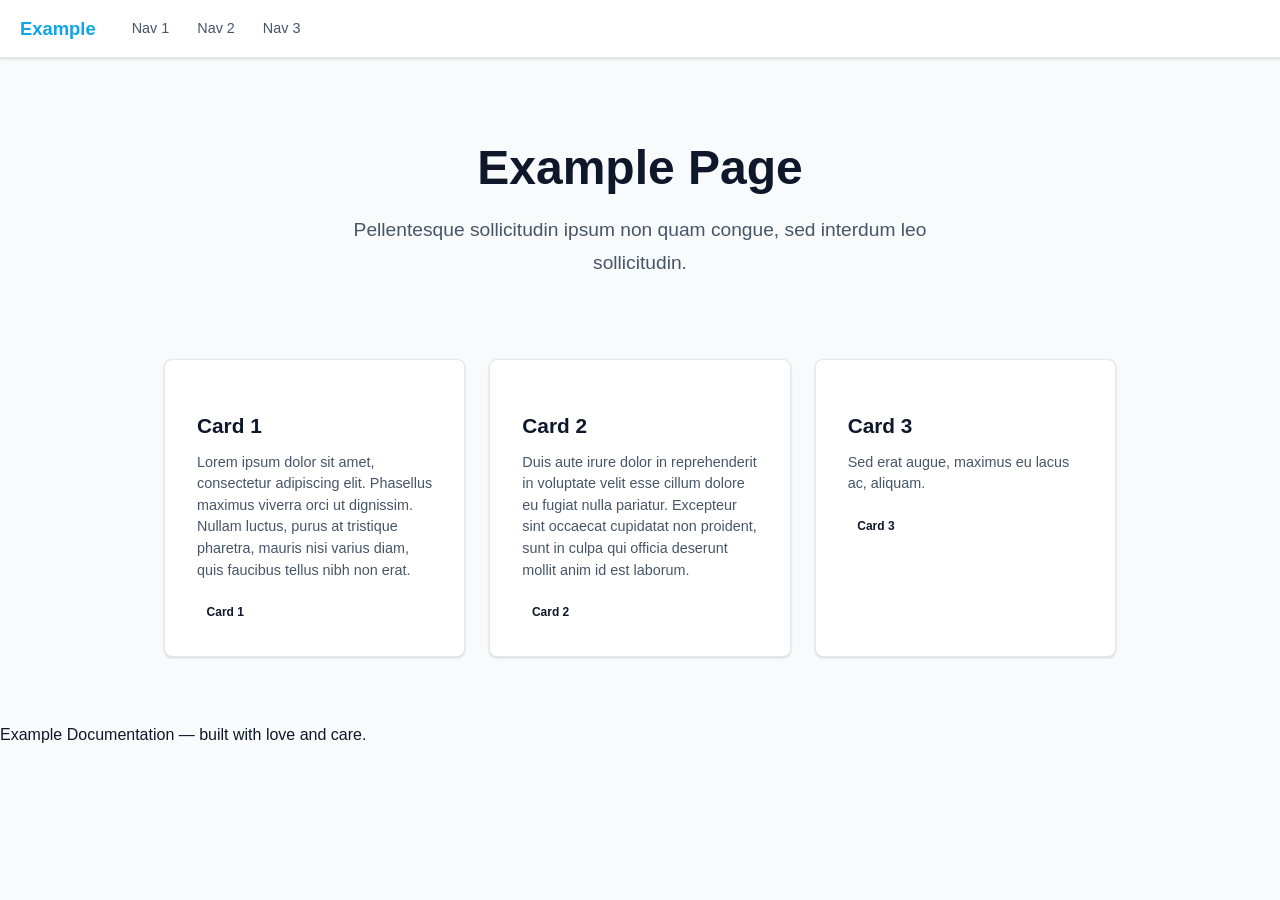
==== example.html @ 47cc5842 "initial commit" ====
<!DOCTYPE html>
<html lang="en">
<head>
  <meta charset="UTF-8">
  <meta name="viewport" content="width=device-width, initial-scale=1.0">
  <title id="css-name">EXAMPLE</title>
  <link rel="icon" type="image/x-icon" href="./icon.ico">
  <link rel="stylesheet" href="site.css">
</head>
<body>
  <header class="site-header">
    <a class="site-logo" href="./icon.ico">
      <span class="text">Example</span>
    </a>
    <nav class="site-nav">
      <a href="#" data-section="1">Nav 1</a>
      <a href="#" data-section="2">Nav 2</a>
      <a href="#" data-section="3">Nav 3</a>
    </nav>
    <div class="site-header-spacer"></div>
  </header>

  <div style="margin-top: var(--header-h);">
    <section class="hero">
      <span class="text-big"></span>
      <h1>Example Page</h1>
      <p>Pellentesque sollicitudin ipsum non quam congue, sed interdum leo sollicitudin.</p>
    </section>
    <div class="section-cards">
      <a class="section-card card 1" href="#">
        <span class="card-icon"></span>
        <div class="card-title">Card 1</div>
        <p class="card-desc">
          Lorem ipsum dolor sit amet, consectetur adipiscing elit. 
          Phasellus maximus viverra orci ut dignissim. Nullam luctus, 
          purus at tristique pharetra, mauris nisi varius diam, quis 
          faucibus tellus nibh non erat.
        </p>
        <span class="card-tag card 1">Card 1</span>
      </a>
      <a class="section-card card 2" href="#">
        <span class="card-icon"></span>
        <div class="card-title">Card 2</div>
        <p class="card-desc">
          Duis aute irure dolor in reprehenderit in voluptate velit 
          esse cillum dolore eu fugiat nulla pariatur. Excepteur sint 
          occaecat cupidatat non proident, sunt in culpa qui officia 
          deserunt mollit anim id est laborum.
        </p>
        <span class="card-tag card 2">Card 2</span>
      </a>
      <a class="section-card card 3" href="#">
        <span class="card-icon"></span>
        <div class="card-title">Card 3</div>
        <p class="card-desc">
            Sed erat augue, maximus eu lacus ac, aliquam.
        </p>
        <span class="card-tag card 3">Card 3</span>
      </a>
    </div>
  </div>
  <footer>
    Example Documentation &mdash; built with love and care.
  </footer>
</body>
</html>
---- site.css ----
:root {
    --brand-primary: #0ea5e9;
    --brand-dark: #0284c7;
    --brand-light: #e0f2fe;

    --tutorial-color: #0ea5e9;
    --reference-color: #10b981;
    --general-color: #8b5cf6;

    --bg-page: #f8fafc;
    --bg-surface: #ffffff;
    --bg-sidebar: #f1f5f9;
    --bg-code: #1e293b;
    --bg-output: #0f172a;
    --bg-inline: #e2e8f0;
    --bg-tip: #ecfdf5;
    --bg-note: #eff6ff;
    --bg-warn: #fffbeb;
    --bg-danger: #fff1f2;

    --text-primary: #0f172a;
    --text-secondary: #475569;
    --text-muted: #94a3b8;
    --text-code: #e2e8f0;
    --text-inline: #be185d;
    --text-link: #0ea5e9;
    --border: #e2e8f0;
    --border-accent: #0ea5e9;

    --syn-keyword: #f472b6;
    --syn-string: #86efac;
    --syn-number: #fbbf24;
    --syn-comment: #64748b;
    --syn-function: #60a5fa;
    --syn-variable: #c084fc;
    --syn-operator: #fb923c;
    --syn-builtin: #34d399;
    --syn-type: #67e8f9;

    --sidebar-w: 260px;
    --header-h: 58px;
    --content-max: 860px;
    --radius: 8px;
    --radius-sm: 4px;
    --shadow: 0 1px 3px rgba(0, 0, 0, .1), 0 1px 2px rgba(0, 0, 0, .06);
    --shadow-md: 0 4px 6px rgba(0, 0, 0, .07), 0 2px 4px rgba(0, 0, 0, .06);
}


@media (prefers-color-scheme: dark) {
    :root {
        --bg-page: #0f172a;
        --bg-surface: #1e293b;
        --bg-sidebar: #0f172a;
        --bg-code: #0d1b2e;
        --bg-output: #060d18;
        --bg-inline: #1e293b;
        --bg-tip: #052e16;
        --bg-note: #0c1a2e;
        --bg-warn: #2d1900;
        --bg-danger: #2d0a0a;

        --text-primary: #f1f5f9;
        --text-secondary: #94a3b8;
        --text-muted: #64748b;
        --text-inline: #f9a8d4;

        --border: #334155;
        --bg-sidebar: #1e293b;
    }
}


*,
*::before,
*::after {
    box-sizing: border-box;
    margin: 0;
    padding: 0;
}

html {
    font-size: 16px;
    scroll-behavior: smooth;
    scroll-padding-top: calc(var(--header-h) + 16px);
}

body {
    font-family: -apple-system, BlinkMacSystemFont, "Segoe UI", "Noto Sans", Helvetica, Arial, sans-serif;
    font-size: 1rem;
    line-height: 1.7;
    color: var(--text-primary);
    background: var(--bg-page);
}


.site-header {
    position: fixed;
    top: 0;
    left: 0;
    right: 0;
    height: var(--header-h);
    background: var(--bg-surface);
    border-bottom: 1px solid var(--border);
    display: flex;
    align-items: center;
    padding: 0 1.25rem;
    gap: 1.5rem;
    z-index: 100;
    box-shadow: var(--shadow);
}

.site-logo {
    display: flex;
    align-items: center;
    gap: 0.5rem;
    text-decoration: none;
    font-weight: 700;
    font-size: 1.15rem;
    color: var(--brand-primary);
    white-space: nowrap;
}

.site-logo .shark {
    font-size: 1.4rem;
}

.site-nav {
    display: flex;
    gap: 0.25rem;
    align-items: center;
}

.site-nav a {
    text-decoration: none;
    color: var(--text-secondary);
    font-weight: 500;
    font-size: 0.9rem;
    padding: 0.3rem 0.75rem;
    border-radius: var(--radius-sm);
    transition: color .15s, background .15s;
}

.site-nav a:hover {
    color: var(--text-primary);
    background: var(--bg-inline);
}

.site-nav a.active {
    color: var(--brand-primary);
    font-weight: 600;
}

.site-nav a[data-section="tutorial"].active {
    color: var(--tutorial-color);
}

.site-nav a[data-section="reference"].active {
    color: var(--reference-color);
}

.site-nav a[data-section="general"].active {
    color: var(--general-color);
}

.site-header-spacer {
    flex: 1;
}

.sidebar-toggle {
    display: none;
    background: none;
    border: 1px solid var(--border);
    border-radius: var(--radius-sm);
    padding: 0.3rem 0.55rem;
    cursor: pointer;
    color: var(--text-primary);
    font-size: 1.1rem;
}


.site-body {
    display: flex;
    margin-top: var(--header-h);
    min-height: calc(100vh - var(--header-h));
}


.sidebar {
    width: var(--sidebar-w);
    min-width: var(--sidebar-w);
    background: var(--bg-sidebar);
    border-right: 1px solid var(--border);
    height: calc(100vh - var(--header-h));
    position: sticky;
    top: var(--header-h);
    overflow-y: auto;
    padding: 1rem 0;
    scrollbar-width: thin;
    scrollbar-color: var(--border) transparent;
}

.sidebar-section-label {
    font-size: 0.7rem;
    font-weight: 700;
    letter-spacing: .08em;
    text-transform: uppercase;
    color: var(--text-muted);
    padding: 0.6rem 1.1rem 0.3rem;
    margin-top: 0.5rem;
}

.sidebar-section-label:first-child {
    margin-top: 0;
}

.sidebar-group {
    margin-bottom: 0.5rem;
}

.sidebar-group-title {
    display: flex;
    align-items: center;
    gap: 0.5rem;
    padding: 0.4rem 1.1rem;
    font-size: 0.78rem;
    font-weight: 600;
    text-transform: uppercase;
    letter-spacing: .06em;
    color: var(--text-muted);
    cursor: default;
}

.sidebar a {
    display: block;
    padding: 0.38rem 1.1rem 0.38rem 1.3rem;
    font-size: 0.875rem;
    color: var(--text-secondary);
    text-decoration: none;
    border-left: 2px solid transparent;
    transition: color .12s, background .12s, border-color .12s;
    line-height: 1.4;
}

.sidebar a:hover {
    color: var(--text-primary);
    background: var(--bg-inline);
}

.sidebar a.active {
    color: var(--brand-primary);
    border-left-color: var(--brand-primary);
    background: var(--brand-light);
    font-weight: 600;
}

@media (prefers-color-scheme: dark) {
    .sidebar a.active {
        background: rgba(14, 165, 233, .12);
    }
}


.sidebar[data-section="tutorial"] a.active {
    color: var(--tutorial-color);
    border-left-color: var(--tutorial-color);
    background: rgba(14, 165, 233, .1);
}

.sidebar[data-section="reference"] a.active {
    color: var(--reference-color);
    border-left-color: var(--reference-color);
    background: rgba(16, 185, 129, .1);
}

.sidebar[data-section="general"] a.active {
    color: var(--general-color);
    border-left-color: var(--general-color);
    background: rgba(139, 92, 246, .1);
}


.content {
    flex: 1;
    min-width: 0;
    padding: 2.5rem 2.5rem 4rem;
}

.content-inner {
    max-width: var(--content-max);
    margin: 0 auto;
}


h1,
h2,
h3,
h4 {
    line-height: 1.25;
    font-weight: 700;
    color: var(--text-primary);
}

h1 {
    font-size: 2rem;
    margin-bottom: 0.6rem;
}

h2 {
    font-size: 1.4rem;
    margin-top: 2.2rem;
    margin-bottom: 0.6rem;
    padding-bottom: 0.3rem;
    border-bottom: 1px solid var(--border);
}

h3 {
    font-size: 1.1rem;
    margin-top: 1.6rem;
    margin-bottom: 0.4rem;
}

h4 {
    font-size: 1rem;
    margin-top: 1.2rem;
    margin-bottom: 0.3rem;
}

p {
    margin-bottom: 1rem;
    color: var(--text-secondary);
}

p strong {
    color: var(--text-primary);
}

ul,
ol {
    margin: 0 0 1rem 1.5rem;
    color: var(--text-secondary);
}

li {
    margin-bottom: 0.3rem;
}

li strong {
    color: var(--text-primary);
}

a {
    color: var(--text-link);
    text-decoration: none;
}

a:hover {
    text-decoration: underline;
}

hr {
    border: none;
    border-top: 1px solid var(--border);
    margin: 2rem 0;
}


.page-header {
    margin-bottom: 2rem;
    padding-bottom: 1.5rem;
    border-bottom: 1px solid var(--border);
}

.page-header h1 {
    margin-bottom: 0.4rem;
}

.page-header p {
    font-size: 1.1rem;
    color: var(--text-secondary);
    margin: 0;
}

.breadcrumb {
    font-size: 0.8rem;
    color: var(--text-muted);
    margin-bottom: 0.75rem;
    display: flex;
    gap: 0.4rem;
    align-items: center;
    flex-wrap: wrap;
}

.breadcrumb a {
    color: var(--text-muted);
}

.breadcrumb a:hover {
    color: var(--text-link);
}

.breadcrumb span {
    color: var(--text-muted);
}


code {
    font-family: ui-monospace, SFMono-Regular, "SF Mono", Menlo, Consolas, "Liberation Mono", monospace;
    font-size: 0.875em;
    background: var(--bg-inline);
    color: var(--text-inline);
    padding: 0.15em 0.4em;
    border-radius: var(--radius-sm);
}


.code-block {
    margin: 1.25rem 0;
    border-radius: var(--radius);
    overflow: hidden;
    box-shadow: var(--shadow-md);
}

.code-label {
    background: #0f1929;
    color: #64748b;
    font-size: 0.72rem;
    font-weight: 600;
    letter-spacing: .07em;
    text-transform: uppercase;
    padding: 0.4rem 1rem;
    border-bottom: 1px solid #1e3050;
    display: flex;
    align-items: center;
    gap: 0.5rem;
}

.code-label .dot {
    width: 10px;
    height: 10px;
    border-radius: 50%;
    display: inline-block;
}

.dot-red {
    background: #ff5f57;
}

.dot-yellow {
    background: #febc2e;
}

.dot-green {
    background: #28c840;
}

.code-block pre {
    background: var(--bg-code);
    color: var(--text-code);
    padding: 1.1rem 1.25rem;
    overflow-x: auto;
    margin: 0;
    font-size: 0.88rem;
    line-height: 1.65;
    font-family: ui-monospace, SFMono-Regular, "SF Mono", Menlo, Consolas, "Liberation Mono", monospace;
}

.code-block pre code {
    background: none;
    color: inherit;
    padding: 0;
    font-size: inherit;
    border-radius: 0;
}


.output-block {
    margin: -0.5rem 0 1.25rem;
    border-radius: 0 0 var(--radius) var(--radius);
    overflow: hidden;
}

.output-label {
    background: #050d18;
    color: #334155;
    font-size: 0.72rem;
    font-weight: 600;
    letter-spacing: .07em;
    text-transform: uppercase;
    padding: 0.3rem 1rem;
}

.output-block pre {
    background: var(--bg-output);
    color: #94a3b8;
    padding: 0.85rem 1.25rem;
    margin: 0;
    font-size: 0.875rem;
    font-family: ui-monospace, SFMono-Regular, "SF Mono", Menlo, Consolas, "Liberation Mono", monospace;
    line-height: 1.6;
    overflow-x: auto;
}

.syntax-box {
    background: var(--bg-code);
    border-left: 3px solid var(--brand-primary);
    border-radius: 0 var(--radius) var(--radius) 0;
    padding: 0.85rem 1.25rem;
    margin: 1rem 0;
    font-family: ui-monospace, SFMono-Regular, "SF Mono", Menlo, Consolas, "Liberation Mono", monospace;
    font-size: 0.9rem;
    color: #c4d4e8;
    overflow-x: auto;
}

.syn-placeholder {
    color: #7dd3fc;
    font-style: italic;
}

.syn-optional {
    color: #94a3b8;
}


.callout {
    border-radius: var(--radius);
    padding: 1rem 1.25rem;
    margin: 1.25rem 0;
    border-left: 4px solid;
    font-size: 0.925rem;
}

.callout p {
    margin: 0;
    color: inherit;
}

.callout p+p {
    margin-top: 0.5rem;
}

.callout strong {
    display: block;
    margin-bottom: 0.3rem;
    font-size: 0.8rem;
    letter-spacing: .05em;
    text-transform: uppercase;
}

.callout-tip {
    background: var(--bg-tip);
    border-color: #10b981;
    color: #065f46;
}

.callout-note {
    background: var(--bg-note);
    border-color: #3b82f6;
    color: #1e40af;
}

.callout-warn {
    background: var(--bg-warn);
    border-color: #f59e0b;
    color: #78350f;
}

.callout-danger {
    background: var(--bg-danger);
    border-color: #ef4444;
    color: #7f1d1d;
}

@media (prefers-color-scheme: dark) {
    .callout-tip {
        color: #6ee7b7;
    }

    .callout-note {
        color: #93c5fd;
    }

    .callout-warn {
        color: #fcd34d;
    }

    .callout-danger {
        color: #fca5a5;
    }

    .callout strong {
        color: inherit;
    }
}


.table-wrap {
    overflow-x: auto;
    margin: 1.25rem 0;
    border-radius: var(--radius);
    box-shadow: var(--shadow);
}

table {
    width: 100%;
    border-collapse: collapse;
    font-size: 0.9rem;
    background: var(--bg-surface);
}

thead tr {
    background: var(--bg-sidebar);
}

th {
    text-align: left;
    padding: 0.65rem 1rem;
    font-size: 0.8rem;
    font-weight: 600;
    letter-spacing: .04em;
    text-transform: uppercase;
    color: var(--text-secondary);
    border-bottom: 2px solid var(--border);
}

td {
    padding: 0.6rem 1rem;
    border-bottom: 1px solid var(--border);
    color: var(--text-secondary);
    vertical-align: top;
}

td:first-child {
    font-family: ui-monospace, SFMono-Regular, monospace;
    color: var(--text-link);
    font-size: 0.85rem;
}

tbody tr:last-child td {
    border-bottom: none;
}

tbody tr:hover {
    background: var(--bg-inline);
}


.page-nav {
    display: flex;
    justify-content: space-between;
    align-items: center;
    margin-top: 3rem;
    padding-top: 1.5rem;
    border-top: 1px solid var(--border);
    gap: 1rem;
}

.btn-nav {
    display: inline-flex;
    align-items: center;
    gap: 0.4rem;
    padding: 0.55rem 1.1rem;
    border-radius: var(--radius);
    font-size: 0.875rem;
    font-weight: 500;
    text-decoration: none;
    color: var(--text-secondary);
    background: var(--bg-surface);
    border: 1px solid var(--border);
    transition: color .15s, border-color .15s, background .15s;
}

.btn-nav:hover {
    color: var(--text-primary);
    border-color: var(--brand-primary);
    background: var(--brand-light);
    text-decoration: none;
}

.btn-nav.next {
    margin-left: auto;
}

.page-nav-title {
    font-size: 0.8rem;
    color: var(--text-muted);
}


.summary-box {
    background: var(--bg-sidebar);
    border: 1px solid var(--border);
    border-radius: var(--radius);
    padding: 1.25rem 1.5rem;
    margin-top: 2rem;
}

.summary-box h3 {
    margin-top: 0;
    margin-bottom: 0.75rem;
    font-size: 0.85rem;
    text-transform: uppercase;
    letter-spacing: .06em;
    color: var(--text-muted);
    border-bottom: none;
    padding-bottom: 0;
}

.summary-box ul {
    margin: 0;
}

.summary-box li {
    margin-bottom: 0.4rem;
}


.hero {
    text-align: center;
    padding: 5rem 2rem 3rem;
}

.hero h1 {
    font-size: 3rem;
    margin-bottom: 1rem;
}

.hero p {
    font-size: 1.2rem;
    max-width: 600px;
    margin: 0 auto 2rem;
}

.hero .shark-big {
    font-size: 4rem;
    display: block;
    margin-bottom: 1rem;
}

.section-cards {
    display: grid;
    grid-template-columns: repeat(auto-fit, minmax(280px, 1fr));
    gap: 1.5rem;
    max-width: 1000px;
    margin: 0 auto;
    padding: 0 1.5rem 4rem;
}

.section-card {
    background: var(--bg-surface);
    border: 1px solid var(--border);
    border-radius: var(--radius);
    padding: 2rem;
    text-decoration: none;
    color: inherit;
    transition: transform .15s, box-shadow .15s, border-color .15s;
    box-shadow: var(--shadow);
    display: block;
}

.section-card:hover {
    transform: translateY(-3px);
    box-shadow: var(--shadow-md);
    text-decoration: none;
}

.section-card:hover.tutorial {
    border-color: var(--tutorial-color);
}

.section-card:hover.reference {
    border-color: var(--reference-color);
}

.section-card:hover.general {
    border-color: var(--general-color);
}

.card-icon {
    font-size: 2.5rem;
    margin-bottom: 1rem;
    display: block;
}

.card-title {
    font-size: 1.3rem;
    font-weight: 700;
    margin-bottom: 0.5rem;
    color: var(--text-primary);
}

.card-desc {
    font-size: 0.9rem;
    color: var(--text-secondary);
    margin: 0 0 1rem;
    line-height: 1.5;
}

.card-tag {
    font-size: 0.75rem;
    font-weight: 600;
    padding: 0.2rem 0.6rem;
    border-radius: 99px;
}

.card-tag.tutorial {
    background: rgba(14, 165, 233, .12);
    color: var(--tutorial-color);
}

.card-tag.reference {
    background: rgba(16, 185, 129, .12);
    color: var(--reference-color);
}

.card-tag.general {
    background: rgba(139, 92, 246, .12);
    color: var(--general-color);
}


.toc-grid {
    display: grid;
    grid-template-columns: repeat(auto-fill, minmax(220px, 1fr));
    gap: 0.75rem;
    margin: 1rem 0;
}

.toc-item {
    display: flex;
    align-items: center;
    gap: 0.6rem;
    padding: 0.6rem 0.9rem;
    background: var(--bg-surface);
    border: 1px solid var(--border);
    border-radius: var(--radius);
    text-decoration: none;
    font-size: 0.875rem;
    color: var(--text-secondary);
    transition: color .12s, border-color .12s, background .12s;
}

.toc-item:hover {
    color: var(--text-link);
    border-color: var(--brand-primary);
    background: var(--brand-light);
    text-decoration: none;
}

.toc-num {
    font-weight: 700;
    color: var(--text-muted);
    font-size: 0.78rem;
    min-width: 1.5rem;
}


.ref-table td:first-child {
    white-space: nowrap;
}

.ref-table td:nth-child(2) {
    font-family: ui-monospace, SFMono-Regular, monospace;
    font-size: 0.82rem;
    color: var(--syn-string);
}


@media (max-width: 900px) {
    .sidebar {
        position: fixed;
        left: -280px;
        top: var(--header-h);
        height: calc(100vh - var(--header-h));
        z-index: 90;
        transition: left .25s cubic-bezier(.4, 0, .2, 1);
        box-shadow: none;
    }

    .sidebar.open {
        left: 0;
        box-shadow: 4px 0 24px rgba(0, 0, 0, .15);
    }

    .sidebar-toggle {
        display: flex;
        align-items: center;
        justify-content: center;
    }

    .content {
        padding: 1.5rem 1.25rem 3rem;
    }

    .sidebar-backdrop {
        display: none;
        position: fixed;
        inset: 0;
        background: rgba(0, 0, 0, .3);
        z-index: 80;
    }

    .sidebar-backdrop.open {
        display: block;
    }
}

@media (max-width: 600px) {
    h1 {
        font-size: 1.6rem;
    }

    h2 {
        font-size: 1.25rem;
    }

    .hero h1 {
        font-size: 2.2rem;
    }

    .page-nav {
        flex-direction: column;
    }

    .btn-nav.next {
        margin-left: 0;
        align-self: flex-end;
    }
}


.tag {
    display: inline-block;
    font-size: 0.72rem;
    font-weight: 600;
    padding: 0.15em 0.55em;
    border-radius: 99px;
    vertical-align: middle;
    margin-left: 0.3rem;
}

.tag-new {
    background: rgba(16, 185, 129, .15);
    color: var(--reference-color);
}

.tag-tip {
    background: rgba(14, 165, 233, .15);
    color: var(--tutorial-color);
}

.two-col {
    display: grid;
    grid-template-columns: 1fr 1fr;
    gap: 1rem;
    margin: 1rem 0;
}

@media (max-width: 680px) {
    .two-col {
        grid-template-columns: 1fr;
    }
}

.try-it {
    font-size: 0.82rem;
    color: var(--text-muted);
    font-style: italic;
    margin-top: -0.5rem;
    margin-bottom: 1rem;
}

.try-it a {
    color: var(--text-link);
}

.footer {
    border-top: 1px solid var(--border);
    padding: 1.5rem;
    text-align: center;
    font-size: .82rem;
    color: var(--text-muted);
}
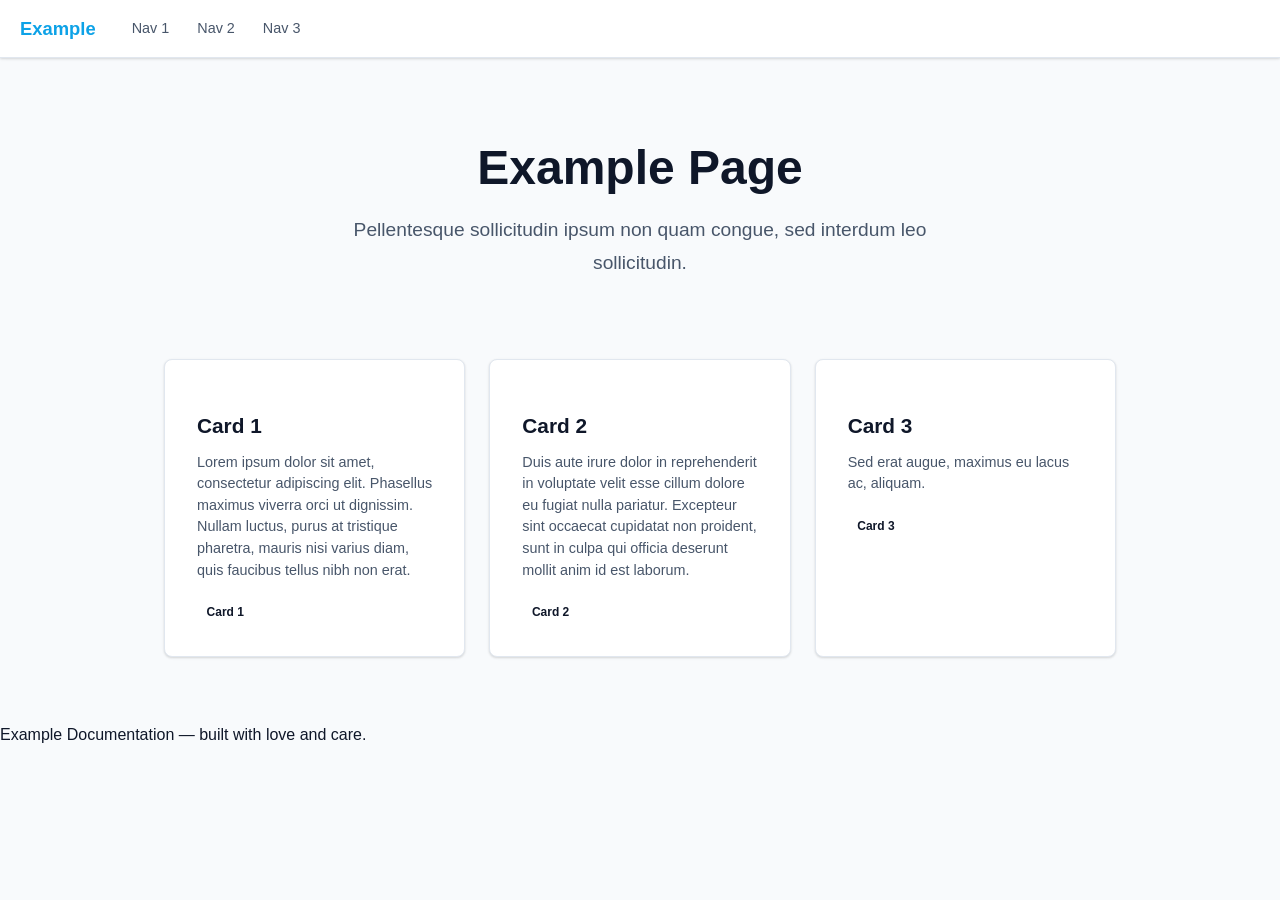
==== commit 1291a740: "Added temporary files for light, dark, red, orange, yellow, green, purple, monochrome, and mix. Will" ====
--- a/example.html
+++ b/example.html
@@ -27,7 +27,7 @@
       <p>Pellentesque sollicitudin ipsum non quam congue, sed interdum leo sollicitudin.</p>
     </section>
     <div class="section-cards">
-      <a class="section-card card 1" href="#">
+      <a class="section-card 1" href="#">
         <span class="card-icon"></span>
         <div class="card-title">Card 1</div>
         <p class="card-desc">
@@ -36,9 +36,9 @@
           purus at tristique pharetra, mauris nisi varius diam, quis 
           faucibus tellus nibh non erat.
         </p>
-        <span class="card-tag card 1">Card 1</span>
+        <span class="card-tag 1">Card 1</span>
       </a>
-      <a class="section-card card 2" href="#">
+      <a class="section-card 2" href="#">
         <span class="card-icon"></span>
         <div class="card-title">Card 2</div>
         <p class="card-desc">
@@ -47,15 +47,15 @@
           occaecat cupidatat non proident, sunt in culpa qui officia 
           deserunt mollit anim id est laborum.
         </p>
-        <span class="card-tag card 2">Card 2</span>
+        <span class="card-tag 2">Card 2</span>
       </a>
-      <a class="section-card card 3" href="#">
+      <a class="section-card 3" href="#">
         <span class="card-icon"></span>
         <div class="card-title">Card 3</div>
         <p class="card-desc">
             Sed erat augue, maximus eu lacus ac, aliquam.
         </p>
-        <span class="card-tag card 3">Card 3</span>
+        <span class="card-tag 3">Card 3</span>
       </a>
     </div>
   </div>
--- a/site.css
+++ b/site.css
@@ -1,41 +1,41 @@
 :root {
-    --brand-primary: #0ea5e9;
-    --brand-dark: #0284c7;
-    --brand-light: #e0f2fe;
-
-    --tutorial-color: #0ea5e9;
-    --reference-color: #10b981;
-    --general-color: #8b5cf6;
-
-    --bg-page: #f8fafc;
-    --bg-surface: #ffffff;
-    --bg-sidebar: #f1f5f9;
-    --bg-code: #1e293b;
-    --bg-output: #0f172a;
-    --bg-inline: #e2e8f0;
-    --bg-tip: #ecfdf5;
-    --bg-note: #eff6ff;
-    --bg-warn: #fffbeb;
-    --bg-danger: #fff1f2;
-
-    --text-primary: #0f172a;
-    --text-secondary: #475569;
-    --text-muted: #94a3b8;
-    --text-code: #e2e8f0;
-    --text-inline: #be185d;
-    --text-link: #0ea5e9;
-    --border: #e2e8f0;
-    --border-accent: #0ea5e9;
-
-    --syn-keyword: #f472b6;
-    --syn-string: #86efac;
-    --syn-number: #fbbf24;
-    --syn-comment: #64748b;
-    --syn-function: #60a5fa;
-    --syn-variable: #c084fc;
-    --syn-operator: #fb923c;
-    --syn-builtin: #34d399;
-    --syn-type: #67e8f9;
+    --brand-primary: hsl(199, 89%, 48%);
+    --brand-dark: hsl(200, 98%, 39%);
+    --brand-light: hsl(204, 94%, 94%);
+
+    --1-color: hsl(199, 89%, 48%);
+    --2-color: hsl(160, 84%, 39%);
+    --3-color: hsl(258, 90%, 66%);
+
+    --bg-page: hsl(210, 40%, 98%);
+    --bg-surface: hsl(0, 0%, 100%);
+    --bg-sidebar: hsl(210, 40%, 96%);
+    --bg-code: hsl(217, 33%, 17%);
+    --bg-output: hsl(222, 47%, 11%);
+    --bg-inline: hsl(214, 32%, 91%);
+    --bg-tip: hsl(152, 81%, 96%);
+    --bg-note: hsl(214, 100%, 97%);
+    --bg-warn: hsl(48, 100%, 96%);
+    --bg-danger: hsl(356, 100%, 97%);
+
+    --text-primary: hsl(222, 47%, 11%);
+    --text-secondary: hsl(215, 19%, 35%);
+    --text-muted: hsl(215, 20%, 65%);
+    --text-code: hsl(214, 32%, 91%);
+    --text-inline: hsl(335, 78%, 42%);
+    --text-link: hsl(199, 89%, 48%);
+    --border: hsl(214, 32%, 91%);
+    --border-accent: hsl(199, 89%, 48%);
+
+    --syn-keyword: hsl(329, 86%, 70%);
+    --syn-string: hsl(142, 77%, 73%);
+    --syn-number: hsl(43, 96%, 56%);
+    --syn-comment: hsl(215, 16%, 47%);
+    --syn-function: hsl(213, 94%, 68%);
+    --syn-variable: hsl(270, 95%, 75%);
+    --syn-operator: hsl(27, 96%, 61%);
+    --syn-builtin: hsl(158, 64%, 52%);
+    --syn-type: hsl(187, 92%, 69%);
 
     --sidebar-w: 260px;
     --header-h: 58px;
@@ -49,16 +49,16 @@
 
 @media (prefers-color-scheme: dark) {
     :root {
-        --bg-page: #0f172a;
-        --bg-surface: #1e293b;
-        --bg-sidebar: #0f172a;
-        --bg-code: #0d1b2e;
-        --bg-output: #060d18;
-        --bg-inline: #1e293b;
-        --bg-tip: #052e16;
-        --bg-note: #0c1a2e;
-        --bg-warn: #2d1900;
-        --bg-danger: #2d0a0a;
+        --bg-page: hsl(222, 47%, 11%);
+        --bg-surface: hsl(217, 33%, 17%);
+        --bg-sidebar: hsl(222, 47%, 11%);
+        --bg-code: hsl(215, 56%, 12%);
+        --bg-output: hsl(217, 60%, 6%);
+        --bg-inline: hsl(217, 33%, 17%);
+        --bg-tip: hsl(145, 80%, 10%);
+        --bg-note: hsl(215, 59%, 11%);
+        --bg-warn: hsl(33, 100%, 9%);
+        --bg-danger: hsl(0, 64%, 11%);
 
         --text-primary: #f1f5f9;
         --text-secondary: #94a3b8;
@@ -264,19 +264,19 @@
 .sidebar[data-section="tutorial"] a.active {
     color: var(--tutorial-color);
     border-left-color: var(--tutorial-color);
-    background: rgba(14, 165, 233, .1);
+    background: hsla(199, 89%, 48%, 0.1);
 }
 
 .sidebar[data-section="reference"] a.active {
     color: var(--reference-color);
     border-left-color: var(--reference-color);
-    background: rgba(16, 185, 129, .1);
+    background: hsla(160, 84%, 39%, 0.1);
 }
 
 .sidebar[data-section="general"] a.active {
     color: var(--general-color);
     border-left-color: var(--general-color);
-    background: rgba(139, 92, 246, .1);
+    background: hsla(258, 90%, 66%, 0.1);
 }
 
 
@@ -422,14 +422,14 @@
 }
 
 .code-label {
-    background: #0f1929;
-    color: #64748b;
+    background: hsl(217, 46%, 11%);
+    color: hsl(215, 16%, 47%);
     font-size: 0.72rem;
     font-weight: 600;
     letter-spacing: .07em;
     text-transform: uppercase;
     padding: 0.4rem 1rem;
-    border-bottom: 1px solid #1e3050;
+    border-bottom: 1px solid hsl(218, 45%, 22%);
     display: flex;
     align-items: center;
     gap: 0.5rem;
@@ -443,15 +443,15 @@
 }
 
 .dot-red {
-    background: #ff5f57;
+    background: hsl(3, 100%, 67%);
 }
 
 .dot-yellow {
-    background: #febc2e;
+    background: hsl(41, 99%, 59%);
 }
 
 .dot-green {
-    background: #28c840;
+    background: hsl(129, 67%, 47%);
 }
 
 .code-block pre {
@@ -474,14 +474,14 @@
 }
 
 
-.output-block {
+.code-block {
     margin: -0.5rem 0 1.25rem;
     border-radius: 0 0 var(--radius) var(--radius);
     overflow: hidden;
 }
 
-.output-label {
-    background: #050d18;
+.code-label {
+    background: hsl(215, 66%, 6%);
     color: #334155;
     font-size: 0.72rem;
     font-weight: 600;
@@ -490,9 +490,9 @@
     padding: 0.3rem 1rem;
 }
 
-.output-block pre {
+.code-block pre {
     background: var(--bg-output);
-    color: #94a3b8;
+    color: hsl(215, 20%, 65%);
     padding: 0.85rem 1.25rem;
     margin: 0;
     font-size: 0.875rem;
@@ -509,7 +509,7 @@
     margin: 1rem 0;
     font-family: ui-monospace, SFMono-Regular, "SF Mono", Menlo, Consolas, "Liberation Mono", monospace;
     font-size: 0.9rem;
-    color: #c4d4e8;
+    color: hsl(213, 44%, 84%);
     overflow-x: auto;
 }
 
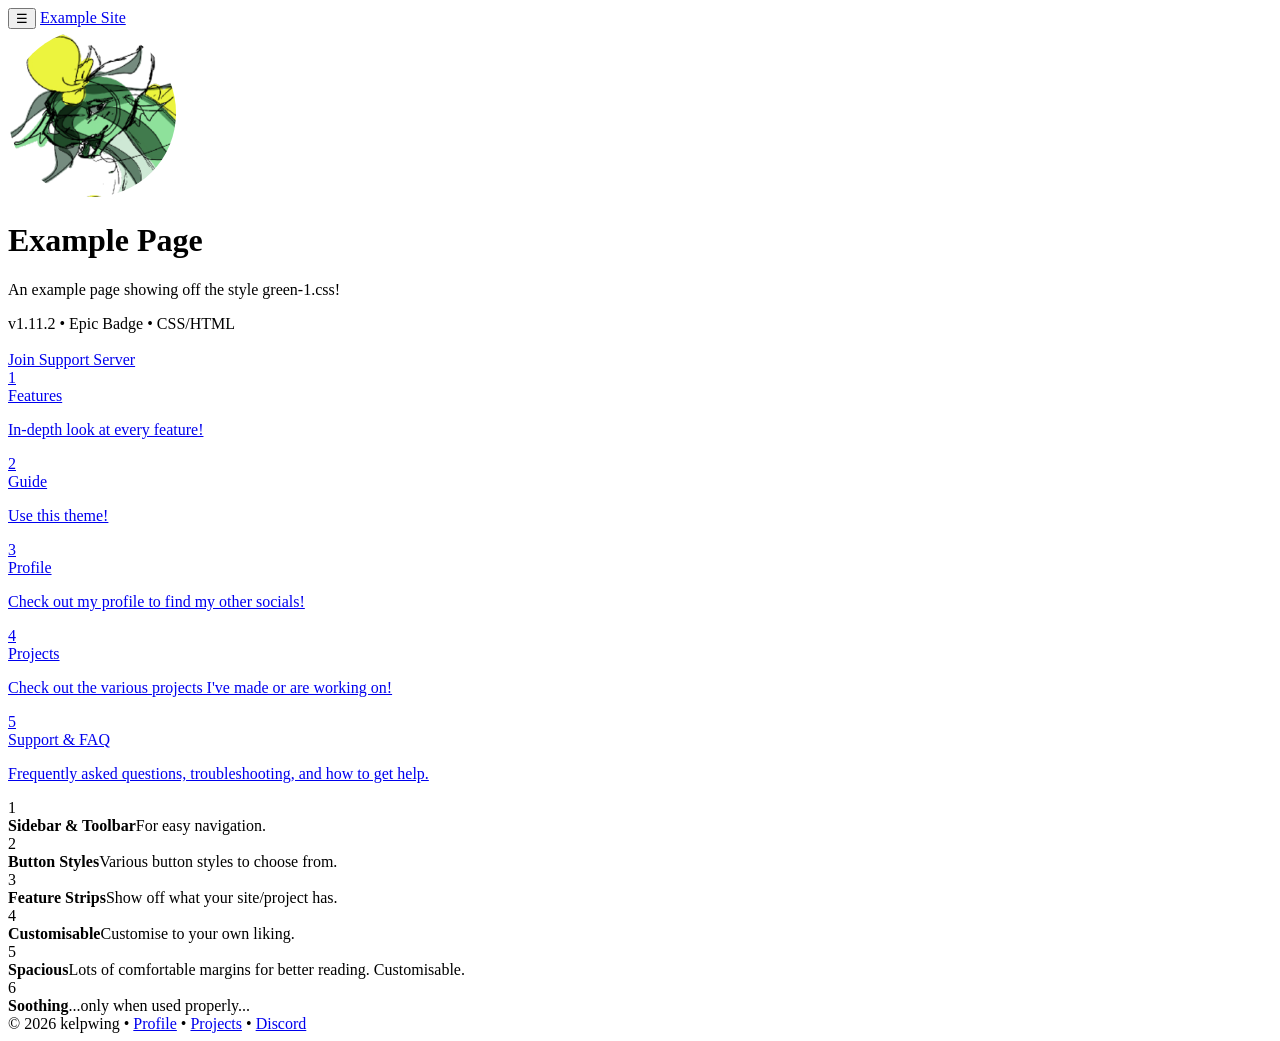
==== commit 5cb04a05: "updated example page. removed redundant files" ====
--- a/example.html
+++ b/example.html
@@ -3,64 +3,47 @@
 <head>
   <meta charset="UTF-8">
   <meta name="viewport" content="width=device-width, initial-scale=1.0">
-  <title id="css-name">EXAMPLE</title>
-  <link rel="icon" type="image/x-icon" href="./icon.ico">
-  <link rel="stylesheet" href="site.css">
+  <title>Example Page: green-1.css</title>
+  <link rel="stylesheet" href="..green/green-1.css">
 </head>
 <body>
-  <header class="site-header">
-    <a class="site-logo" href="./icon.ico">
-      <span class="text">Example</span>
-    </a>
-    <nav class="site-nav">
-      <a href="#" data-section="1">Nav 1</a>
-      <a href="#" data-section="2">Nav 2</a>
-      <a href="#" data-section="3">Nav 3</a>
-    </nav>
-    <div class="site-header-spacer"></div>
-  </header>
-
-  <div style="margin-top: var(--header-h);">
-    <section class="hero">
-      <span class="text-big"></span>
+<header class="site-header">
+  <button class="sidebar-toggle" aria-label="Toggle sidebar">&#9776;</button>
+  <a class="site-logo" href="/">Example Site</a>
+</header>
+<div class="site-body">
+  <aside class="sidebar"></aside>
+  <div class="sidebar-backdrop"></div>
+  <main class="content" style="padding-top:0;padding-left:0;padding-right:0;">
+    <div class="hero">
+      <span class="hero-icon"></span>
+      <img src="icon.ico" alt="Avatar" style="border-radius: 50%; outline: 5px solid var(--brand-primary); transition: transform 0.5s ease;" onmouseover="this.style.transform='scale(1.1)'" onmouseout="this.style.transform='scale(1)'" onclick="this.style.transform='rotate(5deg)'" width="168" height="168">
       <h1>Example Page</h1>
-      <p>Pellentesque sollicitudin ipsum non quam congue, sed interdum leo sollicitudin.</p>
-    </section>
+      <p>An example page showing off the style green-1.css!</p>
+      <div class="hero-badge">v1.11.2 &bull; Epic Badge &bull; CSS/HTML</div><br>
+      <a class="btn-invite" href="https://discord.gg/dcmsbXU5Yf" target="_blank" rel="noopener">Join Support Server</a>
+    </div>
     <div class="section-cards">
-      <a class="section-card 1" href="#">
-        <span class="card-icon"></span>
-        <div class="card-title">Card 1</div>
-        <p class="card-desc">
-          Lorem ipsum dolor sit amet, consectetur adipiscing elit. 
-          Phasellus maximus viverra orci ut dignissim. Nullam luctus, 
-          purus at tristique pharetra, mauris nisi varius diam, quis 
-          faucibus tellus nibh non erat.
-        </p>
-        <span class="card-tag 1">Card 1</span>
-      </a>
-      <a class="section-card 2" href="#">
-        <span class="card-icon"></span>
-        <div class="card-title">Card 2</div>
-        <p class="card-desc">
-          Duis aute irure dolor in reprehenderit in voluptate velit 
-          esse cillum dolore eu fugiat nulla pariatur. Excepteur sint 
-          occaecat cupidatat non proident, sunt in culpa qui officia 
-          deserunt mollit anim id est laborum.
-        </p>
-        <span class="card-tag 2">Card 2</span>
-      </a>
-      <a class="section-card 3" href="#">
-        <span class="card-icon"></span>
-        <div class="card-title">Card 3</div>
-        <p class="card-desc">
-            Sed erat augue, maximus eu lacus ac, aliquam.
-        </p>
-        <span class="card-tag 3">Card 3</span>
-      </a>
+      <a href="#" class="section-card"><span class="card-icon">1</span><div class="card-title">Features</div><p class="card-desc">In-depth look at every feature!</p></a>
+      <a href="#" class="section-card"><span class="card-icon">2</span><div class="card-title">Guide</div><p class="card-desc">Use this theme!</p></a>
+      <a href="https://www.kelpw.ing/" class="section-card"><span class="card-icon">3</span><div class="card-title">Profile</div><p class="card-desc">Check out my profile to find my other socials!</p></a>
+      <a href="https://projects.kelpw.ing/" class="section-card"><span class="card-icon">4</span><div class="card-title">Projects</div><p class="card-desc">Check out the various projects I've made or are working on!</p></a>
+      <a href="https://discord.gg/dcmsbXU5Yf" class="section-card"><span class="card-icon">5</span><div class="card-title">Support &amp; FAQ</div><p class="card-desc">Frequently asked questions, troubleshooting, and how to get help.</p></a>
     </div>
-  </div>
-  <footer>
-    Example Documentation &mdash; built with love and care.
-  </footer>
+    <div class="feature-strip">
+      <div class="feature-strip-inner">
+        <div class="feature-strip-item"><div class="fi-icon">1</div><strong>Sidebar &amp; Toolbar</strong><span>For easy navigation.</span></div>
+        <div class="feature-strip-item"><div class="fi-icon">2</div><strong>Button Styles</strong><span>Various button styles to choose from.</span></div>
+        <div class="feature-strip-item"><div class="fi-icon">3</div><strong>Feature Strips</strong><span>Show off what your site/project has.</span></div>
+        <div class="feature-strip-item"><div class="fi-icon">4</div><strong>Customisable</strong><span>Customise to your own liking.</span></div>
+        <div class="feature-strip-item"><div class="fi-icon">5</div><strong>Spacious</strong><span>Lots of comfortable margins for better reading. Customisable.</span></div>
+        <div class="feature-strip-item"><div class="fi-icon">6</div><strong>Soothing</strong><span>...only when used properly...</span></div>
+      </div>
+    </div>
+    <footer class="site-footer">
+      &copy; 2026 kelpwing &bull; <a href="https://www.kelpw.ing/">Profile</a> &bull; <a href="https://projects.kelpw.ing/">Projects</a> &bull; <a href="https://discord.gg/dcmsbXU5Yf">Discord</a>
+    </footer>
+  </main>
+</div>
 </body>
 </html>
